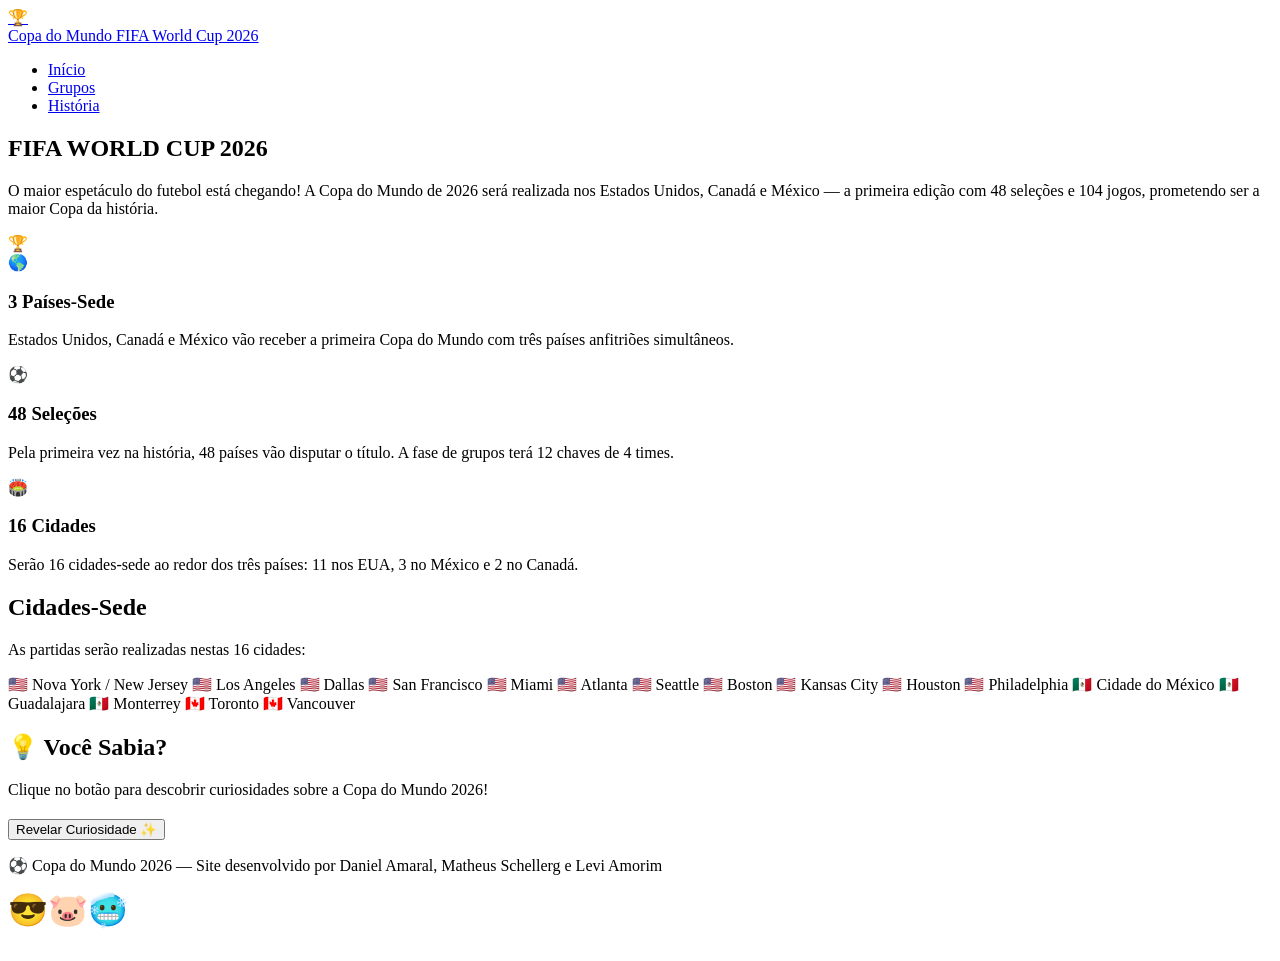
==== index.html @ 30b7493c "Add files via upload" ====
<!DOCTYPE html>
<html lang="pt-BR">
<head>
  <meta charset="UTF-8">
  <meta name="viewport" content="width=device-width, initial-scale=1.0">
  <title>Copa do Mundo 2026</title>
  <link rel="stylesheet" href="css/style.css">
</head>
<body>

  <!-- HEADER -->
  <header>
    <div class="header-inner">
      <a href="index.html" class="logo">
        <span class="logo-icon">🏆</span>
        <div>
          <span class="logo-text">Copa do Mundo</span>
          <span class="logo-sub">FIFA World Cup 2026</span>
        </div>
      </a>
      <nav>
        <ul>
          <li><a href="index.html" class="ativo">Início</a></li>
          <li><a href="grupos.html">Grupos</a></li>
          <li><a href="historia.html">História</a></li>
        </ul>
      </nav>
    </div>
  </header>

  <!-- CONTEÚDO PRINCIPAL -->
  <main>

    <!-- HERO -->
    <section class="hero">
      <div class="hero-texto">
        <h1>
          <span>FIFA WORLD CUP</span>
          2026
        </h1>
        <p>
          O maior espetáculo do futebol está chegando! A Copa do Mundo de 2026 será realizada
          nos Estados Unidos, Canadá e México — a primeira edição com 48 seleções e 104 jogos,
          prometendo ser a maior Copa da história.
        </p>
      </div>
      <div class="hero-imagem">
        <div class="trofeu-wrapper">
          <span class="trofeu-emoji">🏆</span>
          <div class="trofeu-brilho"></div>
        </div>
      </div>
    </section>

    <!-- CARDS DE INFO -->
    <section class="info-grid">
      <div class="info-card">
        <span class="icone">🌎</span>
        <h3>3 Países-Sede</h3>
        <p>Estados Unidos, Canadá e México vão receber a primeira Copa do Mundo com três países anfitriões simultâneos.</p>
      </div>
      <div class="info-card">
        <span class="icone">⚽</span>
        <h3>48 Seleções</h3>
        <p>Pela primeira vez na história, 48 países vão disputar o título. A fase de grupos terá 12 chaves de 4 times.</p>
      </div>
      <div class="info-card">
        <span class="icone">🏟️</span>
        <h3>16 Cidades</h3>
        <p>Serão 16 cidades-sede ao redor dos três países: 11 nos EUA, 3 no México e 2 no Canadá.</p>
      </div>
    </section>

    <!-- CIDADES-SEDE -->
    <section>
      <h2 class="titulo-secao">Cidades-Sede</h2>
      <div class="divisor"></div>
      <p class="subtitulo-secao">As partidas serão realizadas nestas 16 cidades:</p>
      <div class="sedes-lista">
        <span class="sede-tag">🇺🇸 Nova York / New Jersey</span>
        <span class="sede-tag">🇺🇸 Los Angeles</span>
        <span class="sede-tag">🇺🇸 Dallas</span>
        <span class="sede-tag">🇺🇸 San Francisco</span>
        <span class="sede-tag">🇺🇸 Miami</span>
        <span class="sede-tag">🇺🇸 Atlanta</span>
        <span class="sede-tag">🇺🇸 Seattle</span>
        <span class="sede-tag">🇺🇸 Boston</span>
        <span class="sede-tag">🇺🇸 Kansas City</span>
        <span class="sede-tag">🇺🇸 Houston</span>
        <span class="sede-tag">🇺🇸 Philadelphia</span>
        <span class="sede-tag">🇲🇽 Cidade do México</span>
        <span class="sede-tag">🇲🇽 Guadalajara</span>
        <span class="sede-tag">🇲🇽 Monterrey</span>
        <span class="sede-tag">🇨🇦 Toronto</span>
        <span class="sede-tag">🇨🇦 Vancouver</span>
      </div>
    </section>

    <!-- CURIOSIDADE -->
    <section class="curiosidade-section">
      <h2>💡 Você Sabia?</h2>
      <p style="color: var(--cinza); margin-bottom: 20px;">Clique no botão para descobrir curiosidades sobre a Copa do Mundo 2026!</p>
      <button id="btn-curiosidade">Revelar Curiosidade ✨</button>
      <div id="caixa-curiosidade"></div>
    </section>

  </main>

  <!-- FOOTER -->
  <footer>
    <p>⚽ <span>Copa do Mundo 2026</span> — Site desenvolvido por Daniel Amaral, Matheus Schellerg e Levi Amorim</p>
    <p style="margin-top:6px; font-size: 2rem;">😎🐷🥶</p>
  </footer>

  <script src="js/script.js"></script>
</body>
</html>
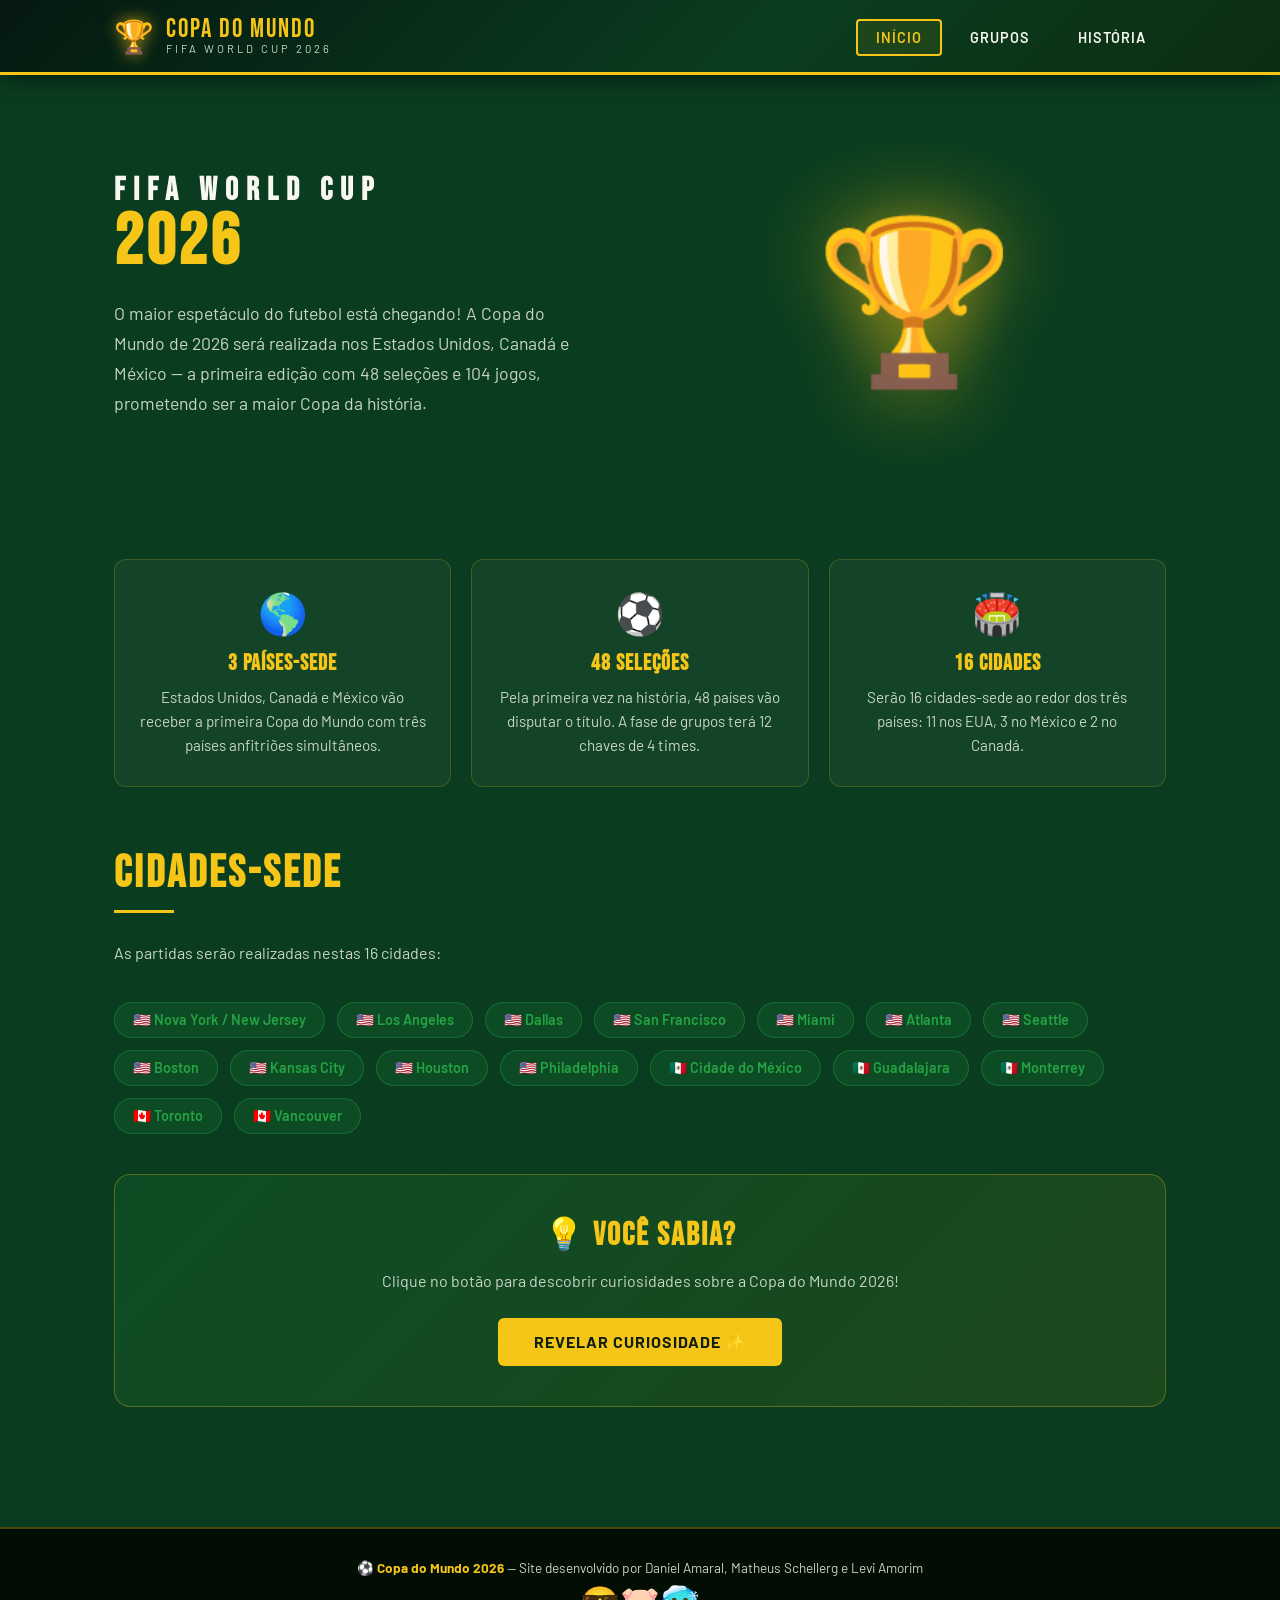
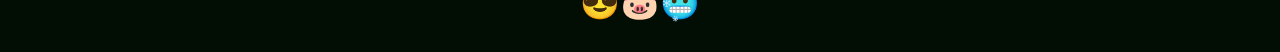
==== commit f3b80124: "Update index.html" ====
--- a/index.html
+++ b/index.html
@@ -4,7 +4,7 @@
   <meta charset="UTF-8">
   <meta name="viewport" content="width=device-width, initial-scale=1.0">
   <title>Copa do Mundo 2026</title>
-  <link rel="stylesheet" href="css/style.css">
+  <link rel="stylesheet" href="style.css">
 </head>
 <body>
 
--- a/style.css
+++ b/style.css
@@ -0,0 +1,569 @@
+/* ===== VARIÁVEIS E RESET ===== */
+@import url('https://fonts.googleapis.com/css2?family=Bebas+Neue&family=Barlow:wght@400;600;700&display=swap');
+
+* {
+  margin: 0;
+  padding: 0;
+  box-sizing: border-box;
+}
+
+:root {
+  --verde-escuro: #0a3d1f;
+  --verde: #1a6b37;
+  --verde-claro: #25a244;
+  --amarelo: #f5c518;
+  --amarelo-claro: #ffd94a;
+  --branco: #f8f8f0;
+  --cinza-claro: #eef2ec;
+  --cinza: #c8d4c4;
+  --texto-escuro: #0d1f0f;
+}
+
+html {
+  scroll-behavior: smooth;
+}
+
+body {
+  font-family: 'Barlow', sans-serif;
+  background-color: var(--verde-escuro);
+  color: var(--branco);
+  min-height: 100vh;
+}
+
+/* ===== HEADER E NAV ===== */
+header {
+  background: linear-gradient(135deg, #051810 0%, var(--verde-escuro) 60%, #0d2d10 100%);
+  border-bottom: 3px solid var(--amarelo);
+  position: sticky;
+  top: 0;
+  z-index: 100;
+  box-shadow: 0 4px 20px rgba(0,0,0,0.5);
+}
+
+.header-inner {
+  max-width: 1100px;
+  margin: 0 auto;
+  padding: 16px 24px;
+  display: flex;
+  align-items: center;
+  justify-content: space-between;
+  flex-wrap: wrap;
+  gap: 12px;
+}
+
+.logo {
+  display: flex;
+  align-items: center;
+  gap: 12px;
+  text-decoration: none;
+}
+
+.logo-icon {
+  font-size: 2rem;
+  filter: drop-shadow(0 0 8px rgba(245,197,24,0.7));
+}
+
+.logo-text {
+  font-family: 'Bebas Neue', cursive;
+  font-size: 1.6rem;
+  color: var(--amarelo);
+  letter-spacing: 2px;
+  line-height: 1;
+}
+
+.logo-sub {
+  font-size: 0.7rem;
+  color: var(--cinza);
+  letter-spacing: 3px;
+  text-transform: uppercase;
+  display: block;
+}
+
+nav ul {
+  list-style: none;
+  display: flex;
+  gap: 8px;
+  flex-wrap: wrap;
+}
+
+nav ul li a {
+  text-decoration: none;
+  color: var(--branco);
+  font-weight: 600;
+  font-size: 0.9rem;
+  padding: 8px 18px;
+  border-radius: 4px;
+  border: 2px solid transparent;
+  letter-spacing: 1px;
+  text-transform: uppercase;
+  transition: all 0.25s ease;
+}
+
+nav ul li a:hover,
+nav ul li a.ativo {
+  color: var(--amarelo);
+  border-color: var(--amarelo);
+  background: rgba(245,197,24,0.08);
+}
+
+/* ===== CONTEÚDO PRINCIPAL ===== */
+main {
+  max-width: 1100px;
+  margin: 0 auto;
+  padding: 40px 24px 80px;
+}
+
+/* ===== HERO (INDEX) ===== */
+.hero {
+  display: grid;
+  grid-template-columns: 1fr 1fr;
+  gap: 48px;
+  align-items: center;
+  padding: 60px 0 80px;
+}
+
+.hero-texto h1 {
+  font-family: 'Bebas Neue', cursive;
+  font-size: 4.5rem;
+  line-height: 1;
+  color: var(--amarelo);
+  letter-spacing: 3px;
+  margin-bottom: 8px;
+}
+
+.hero-texto h1 span {
+  color: var(--branco);
+  display: block;
+  font-size: 2rem;
+  letter-spacing: 8px;
+}
+
+.hero-texto p {
+  margin-top: 20px;
+  font-size: 1.1rem;
+  line-height: 1.7;
+  color: var(--cinza);
+  max-width: 460px;
+}
+
+.hero-imagem {
+  display: flex;
+  justify-content: center;
+  align-items: center;
+}
+
+.trofeu-wrapper {
+  position: relative;
+  text-align: center;
+}
+
+.trofeu-emoji {
+  font-size: 10rem;
+  display: block;
+  filter: drop-shadow(0 0 40px rgba(245,197,24,0.6));
+  animation: float 3s ease-in-out infinite;
+}
+
+@keyframes float {
+  0%, 100% { transform: translateY(0px); }
+  50% { transform: translateY(-16px); }
+}
+
+.trofeu-brilho {
+  position: absolute;
+  inset: 0;
+  background: radial-gradient(circle, rgba(245,197,24,0.15) 0%, transparent 70%);
+  border-radius: 50%;
+  pointer-events: none;
+}
+
+/* ===== CARDS DE INFO (INDEX) ===== */
+.info-grid {
+  display: grid;
+  grid-template-columns: repeat(3, 1fr);
+  gap: 20px;
+  margin: 60px 0;
+}
+
+.info-card {
+  background: rgba(255,255,255,0.04);
+  border: 1px solid rgba(245,197,24,0.2);
+  border-radius: 12px;
+  padding: 28px 24px;
+  text-align: center;
+  transition: transform 0.25s, border-color 0.25s, box-shadow 0.25s;
+  cursor: default;
+}
+
+.info-card:hover {
+  transform: translateY(-6px);
+  border-color: var(--amarelo);
+  box-shadow: 0 12px 32px rgba(245,197,24,0.15);
+}
+
+.info-card .icone {
+  font-size: 2.5rem;
+  display: block;
+  margin-bottom: 12px;
+}
+
+.info-card h3 {
+  font-family: 'Bebas Neue', cursive;
+  font-size: 1.4rem;
+  color: var(--amarelo);
+  letter-spacing: 1px;
+  margin-bottom: 8px;
+}
+
+.info-card p {
+  font-size: 0.95rem;
+  color: var(--cinza);
+  line-height: 1.6;
+}
+
+/* ===== CURIOSIDADE BUTTON ===== */
+.curiosidade-section {
+  background: linear-gradient(135deg, rgba(37,162,68,0.15), rgba(245,197,24,0.08));
+  border: 1px solid rgba(245,197,24,0.3);
+  border-radius: 16px;
+  padding: 40px;
+  text-align: center;
+  margin: 40px 0;
+}
+
+.curiosidade-section h2 {
+  font-family: 'Bebas Neue', cursive;
+  font-size: 2rem;
+  color: var(--amarelo);
+  letter-spacing: 2px;
+  margin-bottom: 16px;
+}
+
+#btn-curiosidade {
+  background: var(--amarelo);
+  color: var(--texto-escuro);
+  border: none;
+  padding: 14px 36px;
+  font-family: 'Barlow', sans-serif;
+  font-size: 1rem;
+  font-weight: 700;
+  letter-spacing: 1px;
+  text-transform: uppercase;
+  border-radius: 6px;
+  cursor: pointer;
+  transition: background 0.2s, transform 0.15s;
+  margin-top: 8px;
+}
+
+#btn-curiosidade:hover {
+  background: var(--amarelo-claro);
+  transform: scale(1.05);
+}
+
+#caixa-curiosidade {
+  display: none;
+  margin-top: 24px;
+  background: rgba(0,0,0,0.3);
+  border-left: 4px solid var(--amarelo);
+  border-radius: 0 8px 8px 0;
+  padding: 20px 24px;
+  text-align: left;
+  font-size: 1rem;
+  line-height: 1.7;
+  color: var(--branco);
+}
+
+/* ===== TÍTULOS DE SEÇÃO ===== */
+.titulo-secao {
+  font-family: 'Bebas Neue', cursive;
+  font-size: 2.8rem;
+  color: var(--amarelo);
+  letter-spacing: 3px;
+  margin-bottom: 8px;
+}
+
+.subtitulo-secao {
+  color: var(--cinza);
+  font-size: 1rem;
+  margin-bottom: 40px;
+}
+
+.divisor {
+  width: 60px;
+  height: 3px;
+  background: var(--amarelo);
+  margin: 10px 0 30px;
+}
+
+/* ===== GRUPOS ===== */
+.grupos-grid {
+  display: grid;
+  grid-template-columns: repeat(3, 1fr);
+  gap: 20px;
+}
+
+.grupo-card {
+  background: rgba(255,255,255,0.04);
+  border: 1px solid rgba(255,255,255,0.1);
+  border-radius: 12px;
+  overflow: hidden;
+  transition: transform 0.25s, box-shadow 0.25s, border-color 0.25s;
+}
+
+.grupo-card:hover {
+  transform: translateY(-4px);
+  border-color: var(--amarelo);
+  box-shadow: 0 8px 28px rgba(245,197,24,0.12);
+}
+
+.grupo-header {
+  background: linear-gradient(90deg, var(--verde), var(--verde-escuro));
+  padding: 12px 20px;
+  display: flex;
+  align-items: center;
+  gap: 10px;
+  border-bottom: 2px solid var(--amarelo);
+}
+
+.grupo-header h3 {
+  font-family: 'Bebas Neue', cursive;
+  font-size: 1.4rem;
+  letter-spacing: 2px;
+  color: var(--amarelo);
+}
+
+.grupo-lista {
+  list-style: none;
+  padding: 12px 0;
+}
+
+.grupo-lista li {
+  display: flex;
+  align-items: center;
+  gap: 12px;
+  padding: 10px 20px;
+  border-bottom: 1px solid rgba(255,255,255,0.05);
+  transition: background 0.2s;
+  cursor: pointer;
+}
+
+.grupo-lista li:last-child {
+  border-bottom: none;
+}
+
+.grupo-lista li:hover {
+  background: rgba(245,197,24,0.08);
+}
+
+.grupo-lista li img {
+  width: 32px;
+  height: 22px;
+  object-fit: cover;
+  border-radius: 3px;
+  border: 1px solid rgba(255,255,255,0.15);
+  box-shadow: 0 2px 6px rgba(0,0,0,0.3);
+  transition: transform 0.2s;
+}
+
+.grupo-lista li:hover img {
+  transform: scale(1.15);
+}
+
+.grupo-lista li span {
+  font-size: 0.95rem;
+  font-weight: 600;
+  color: var(--branco);
+}
+
+/* ===== HISTÓRIA ===== */
+.campeoes-grid {
+  display: grid;
+  grid-template-columns: repeat(4, 1fr);
+  gap: 20px;
+  margin-bottom: 60px;
+}
+
+.campeao-card {
+  background: rgba(255,255,255,0.04);
+  border: 1px solid rgba(255,255,255,0.1);
+  border-radius: 12px;
+  padding: 24px 16px;
+  text-align: center;
+  transition: transform 0.25s, border-color 0.25s, box-shadow 0.25s;
+}
+
+.campeao-card:hover {
+  transform: translateY(-6px);
+  border-color: var(--amarelo);
+  box-shadow: 0 10px 30px rgba(245,197,24,0.15);
+}
+
+.campeao-card img {
+  width: 80px;
+  height: 54px;
+  object-fit: cover;
+  border-radius: 6px;
+  border: 2px solid rgba(245,197,24,0.3);
+  margin-bottom: 14px;
+  transition: transform 0.3s, border-color 0.3s;
+}
+
+.campeao-card:hover img {
+  transform: scale(1.1);
+  border-color: var(--amarelo);
+}
+
+.campeao-card h3 {
+  font-family: 'Bebas Neue', cursive;
+  font-size: 1.3rem;
+  color: var(--branco);
+  letter-spacing: 1px;
+  margin-bottom: 6px;
+}
+
+.titulos-badge {
+  display: inline-block;
+  background: var(--amarelo);
+  color: var(--texto-escuro);
+  font-weight: 700;
+  font-size: 0.8rem;
+  padding: 3px 10px;
+  border-radius: 20px;
+  margin-bottom: 8px;
+}
+
+.campeao-anos {
+  font-size: 0.78rem;
+  color: var(--cinza);
+  line-height: 1.5;
+}
+
+/* ===== ÚLTIMOS CAMPEÕES (TABELA) ===== */
+.tabela-wrapper {
+  background: rgba(255,255,255,0.04);
+  border: 1px solid rgba(255,255,255,0.1);
+  border-radius: 12px;
+  overflow: hidden;
+  margin-bottom: 60px;
+}
+
+table {
+  width: 100%;
+  border-collapse: collapse;
+}
+
+thead {
+  background: linear-gradient(90deg, var(--verde), var(--verde-escuro));
+  border-bottom: 2px solid var(--amarelo);
+}
+
+thead th {
+  padding: 16px 20px;
+  font-family: 'Bebas Neue', cursive;
+  font-size: 1.1rem;
+  letter-spacing: 2px;
+  color: var(--amarelo);
+  text-align: left;
+}
+
+tbody tr {
+  border-bottom: 1px solid rgba(255,255,255,0.06);
+  transition: background 0.2s;
+}
+
+tbody tr:last-child { border-bottom: none; }
+
+tbody tr:hover {
+  background: rgba(245,197,24,0.06);
+}
+
+tbody td {
+  padding: 14px 20px;
+  font-size: 0.95rem;
+  color: var(--branco);
+  vertical-align: middle;
+}
+
+tbody td:first-child {
+  font-family: 'Bebas Neue', cursive;
+  font-size: 1.2rem;
+  color: var(--amarelo);
+  letter-spacing: 1px;
+}
+
+tbody td img {
+  width: 36px;
+  height: 24px;
+  object-fit: cover;
+  border-radius: 3px;
+  border: 1px solid rgba(255,255,255,0.15);
+  vertical-align: middle;
+  margin-right: 10px;
+  transition: transform 0.2s;
+}
+
+tbody tr:hover td img {
+  transform: scale(1.2);
+}
+
+/* ===== SEDES ===== */
+.sedes-lista {
+  display: flex;
+  gap: 12px;
+  flex-wrap: wrap;
+  margin: 20px 0 40px;
+}
+
+.sede-tag {
+  background: rgba(37,162,68,0.15);
+  border: 1px solid rgba(37,162,68,0.4);
+  border-radius: 20px;
+  padding: 8px 18px;
+  font-size: 0.9rem;
+  font-weight: 600;
+  color: var(--verde-claro);
+  transition: all 0.2s;
+}
+
+.sede-tag:hover {
+  background: rgba(37,162,68,0.3);
+  border-color: var(--verde-claro);
+  transform: scale(1.05);
+}
+
+/* ===== FOOTER ===== */
+footer {
+  background: #020d04;
+  border-top: 2px solid rgba(245,197,24,0.3);
+  text-align: center;
+  padding: 30px 24px;
+  color: var(--cinza);
+  font-size: 0.85rem;
+}
+
+footer span {
+  color: var(--amarelo);
+  font-weight: 700;
+}
+
+/* ===== RESPONSIVO ===== */
+@media (max-width: 800px) {
+  .hero {
+    grid-template-columns: 1fr;
+    text-align: center;
+    padding: 40px 0;
+  }
+  .hero-texto h1 { font-size: 3rem; }
+  .hero-imagem { order: -1; }
+  .trofeu-emoji { font-size: 6rem; }
+  .info-grid { grid-template-columns: 1fr; }
+  .grupos-grid { grid-template-columns: repeat(2, 1fr); }
+  .campeoes-grid { grid-template-columns: repeat(2, 1fr); }
+}
+
+@media (max-width: 520px) {
+  .grupos-grid { grid-template-columns: 1fr; }
+  .campeoes-grid { grid-template-columns: 1fr; }
+  .header-inner { flex-direction: column; align-items: flex-start; }
+  nav ul { flex-wrap: wrap; }
+}
